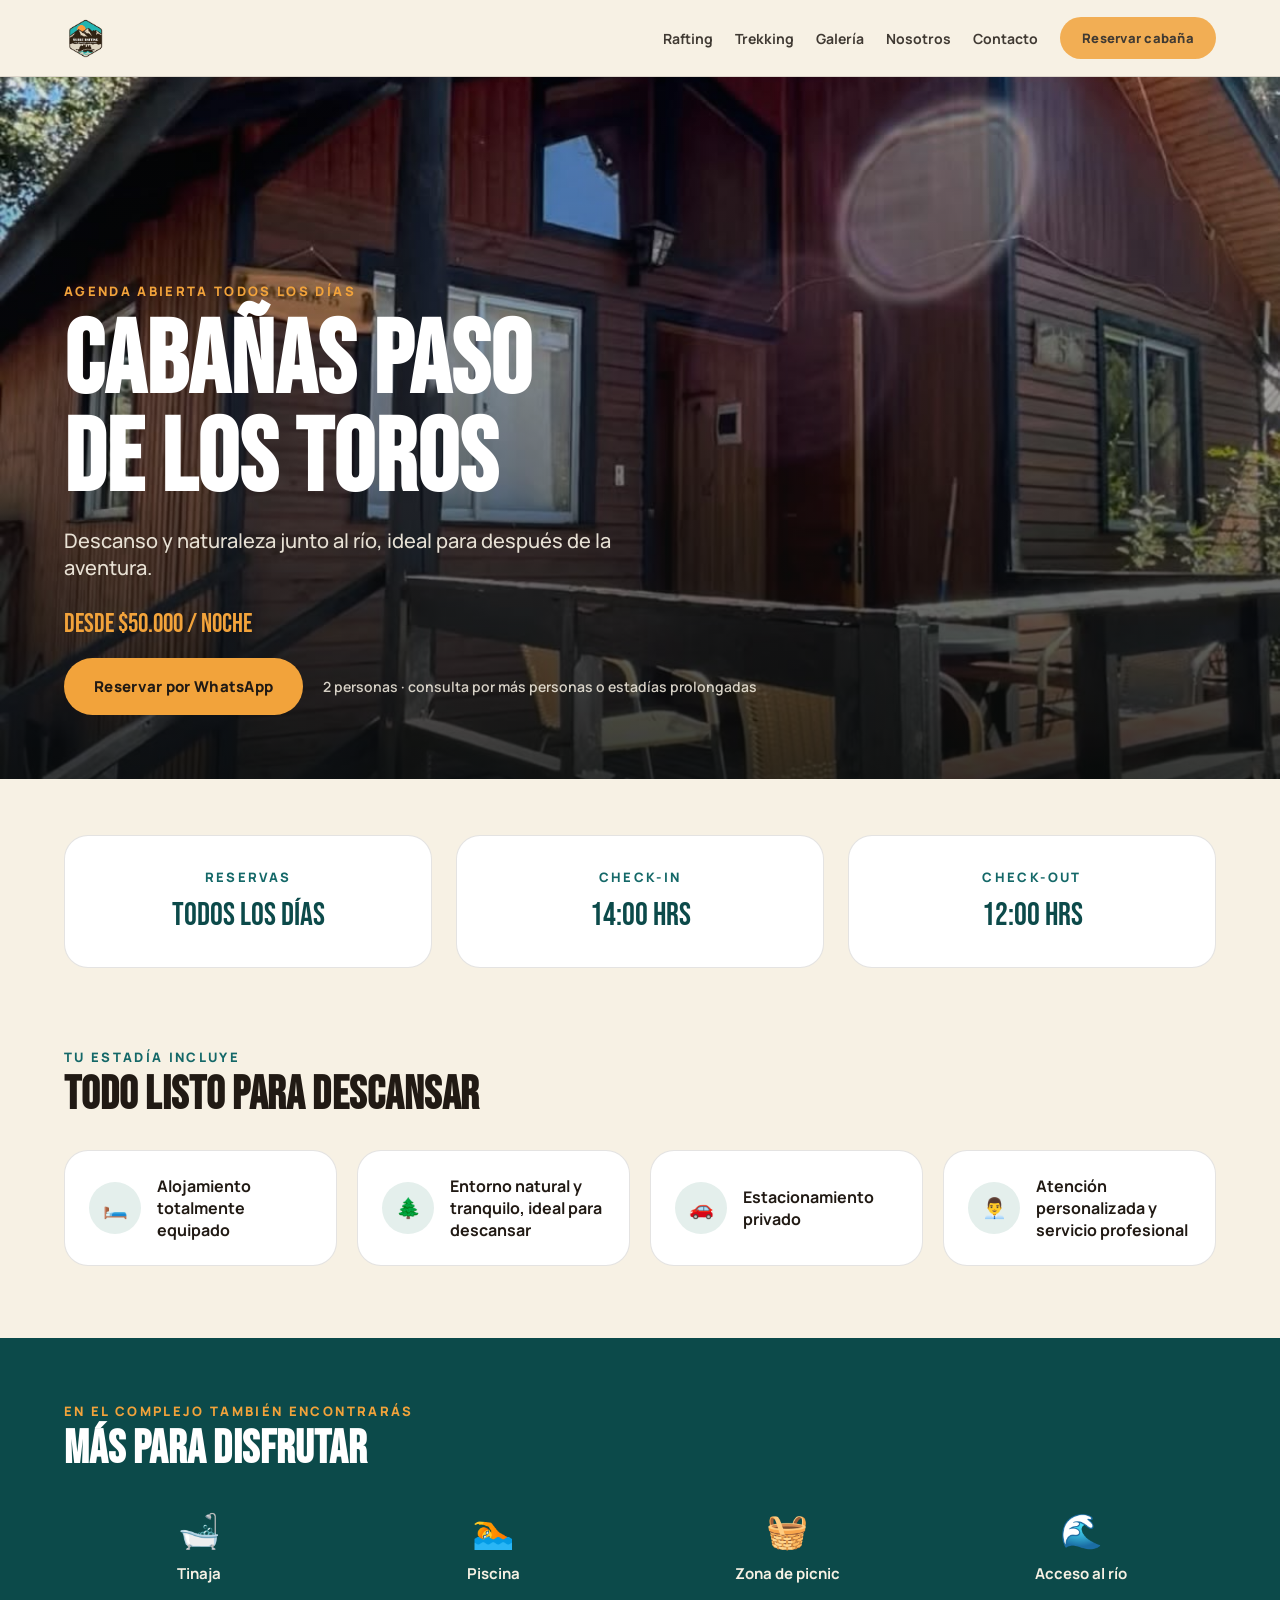
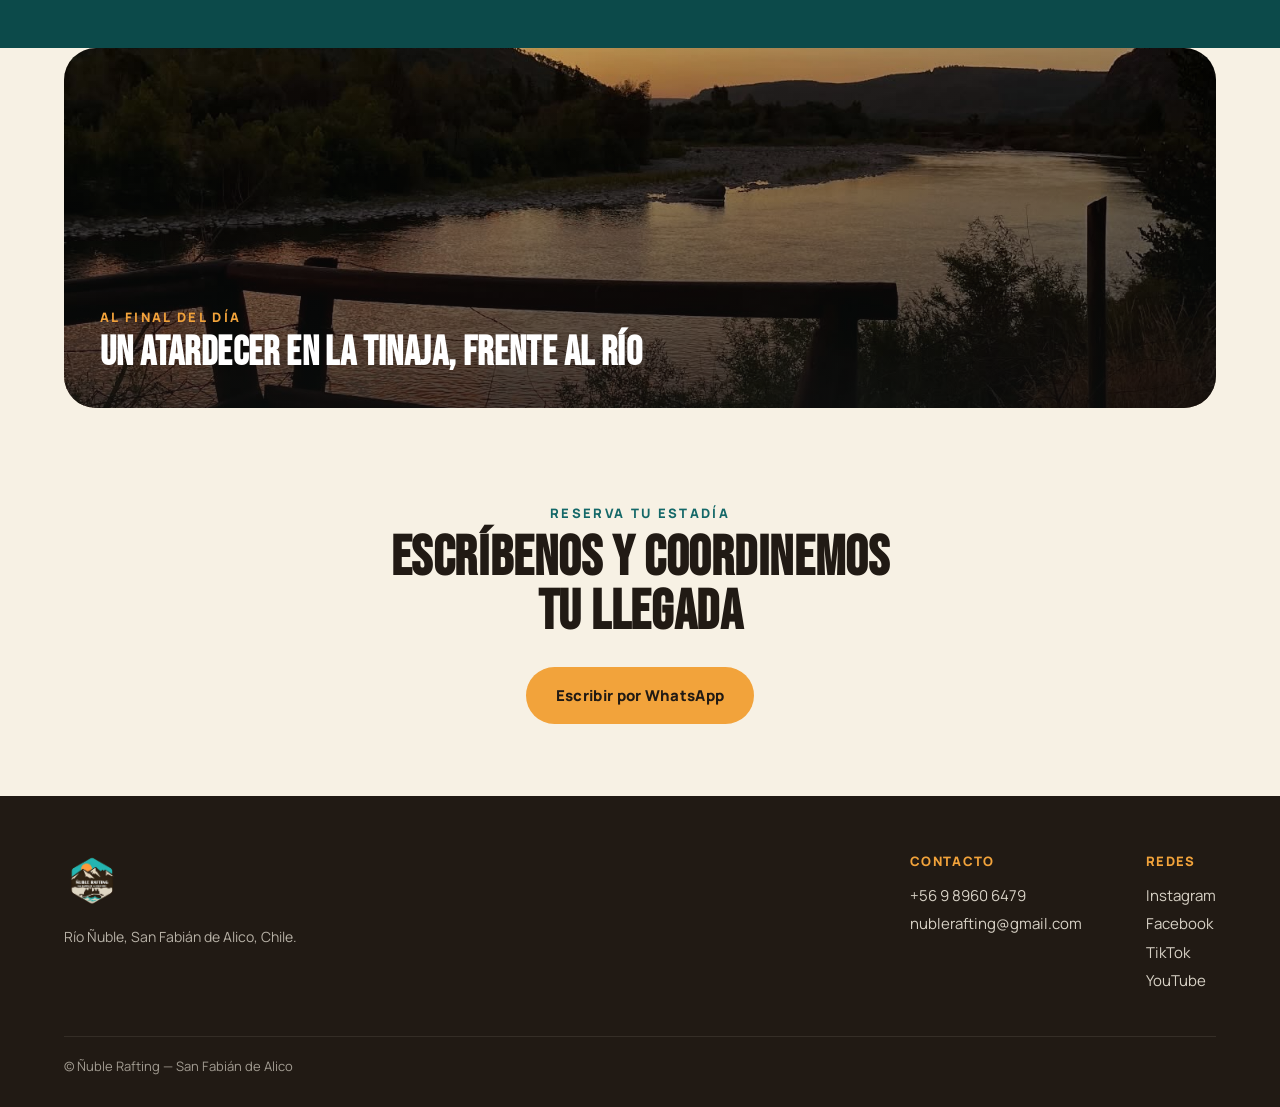
==== cabanas.html @ 8f51d37c "Initial commit: sitio Ñuble Rafting Co-Authored-By: Claude Sonnet 5 <noreply@anthropic.com>" ====
<!doctype html>
<html lang="es">
<head>
<meta charset="utf-8">
<meta name="viewport" content="width=device-width, initial-scale=1">
<title>Ñuble Rafting — Cabañas Paso de los Toros</title>
<link rel="stylesheet" href="https://fonts.googleapis.com/css2?family=Bebas+Neue&family=Manrope:wght@400;500;600;700;800&display=swap">
<link rel="stylesheet" href="assets/styles.css">
</head>
<body>

<div class="nav">
  <img src="assets/logo.png" alt="Ñuble Rafting" style="height:44px;width:auto;object-fit:contain;">
  <button class="nav-toggle" aria-label="Abrir menú" aria-expanded="false"><span></span><span></span><span></span></button>
  <div class="nav-links">
    <a href="index.html">Rafting</a>
    <a href="trekking.html">Trekking</a>
    <a href="galeria.html">Galería</a>
    <a href="nosotros.html">Nosotros</a>
    <a href="contacto.html">Contacto</a>
    <a href="https://wa.me/56983570617" class="btn btn-sun" style="padding:10px 20px;font-size:13px;">Reservar cabaña</a>
  </div>
</div>

<!-- HERO -->
<div style="position:relative;width:100%;min-height:78vh;display:flex;align-items:flex-end;overflow:hidden;">
  <img src="assets/cabana-5.png" alt="Cabaña 5, Paso de los Toros" style="position:absolute;inset:0;width:100%;height:100%;object-fit:cover;">
  <div style="position:absolute;inset:0;background:linear-gradient(180deg, rgba(15,20,18,0.1) 0%, rgba(12,16,15,0.5) 60%, rgba(10,13,12,0.82) 100%);"></div>
  <div style="position:relative;width:100%;padding:0 5vw 64px;color:var(--cream);">
    <div class="eyebrow on-dark" style="margin-bottom:14px;">Agenda abierta todos los días</div>
    <h1 style="font-size:clamp(48px,8vw,110px);margin:0 0 18px;color:#fff;">CABAÑAS PASO<br>DE LOS TOROS</h1>
    <p style="font-size:clamp(16px,2vw,20px);max-width:560px;margin:0 0 28px;font-weight:500;opacity:0.92;">Descanso y naturaleza junto al río, ideal para después de la aventura.</p>
    <div style="font-family:'Bebas Neue',sans-serif;font-size:26px;color:var(--sun);margin-bottom:18px;">Desde $50.000 / noche</div>
    <div style="display:flex;align-items:center;gap:20px;flex-wrap:wrap;">
      <a href="https://wa.me/56983570617" class="btn btn-sun">Reservar por WhatsApp</a>
      <div style="font-size:14px;font-weight:600;opacity:0.85;">2 personas · consulta por más personas o estadías prolongadas</div>
    </div>
  </div>
</div>

<!-- CHECKIN INFO -->
<div style="padding:56px 5vw;display:grid;grid-template-columns:repeat(3, minmax(0,1fr));gap:24px;">
  <div class="card" style="text-align:center;"><div class="eyebrow" style="margin-bottom:10px;">Reservas</div><div style="font-family:'Bebas Neue',sans-serif;font-size:32px;color:var(--teal-dark);">Todos los días</div></div>
  <div class="card" style="text-align:center;"><div class="eyebrow" style="margin-bottom:10px;">Check-in</div><div style="font-family:'Bebas Neue',sans-serif;font-size:32px;color:var(--teal-dark);">14:00 hrs</div></div>
  <div class="card" style="text-align:center;"><div class="eyebrow" style="margin-bottom:10px;">Check-out</div><div style="font-family:'Bebas Neue',sans-serif;font-size:32px;color:var(--teal-dark);">12:00 hrs</div></div>
</div>

<!-- INCLUYE -->
<div style="padding:24px 5vw 72px;">
  <div class="eyebrow">Tu estadía incluye</div>
  <h2 style="font-size:clamp(30px,3.6vw,46px);margin:8px 0 32px;">Todo listo para descansar</h2>
  <div style="display:grid;grid-template-columns:repeat(auto-fit, minmax(240px,1fr));gap:20px;">
    <div class="card" style="display:flex;align-items:center;gap:16px;padding:24px;min-width:0;"><div class="icon-circle"><span style="font-size:20px;">🛏️</span></div><div style="font-weight:700;font-size:16px;">Alojamiento totalmente equipado</div></div>
    <div class="card" style="display:flex;align-items:center;gap:16px;padding:24px;min-width:0;"><div class="icon-circle"><span style="font-size:20px;">🌲</span></div><div style="font-weight:700;font-size:16px;">Entorno natural y tranquilo, ideal para descansar</div></div>
    <div class="card" style="display:flex;align-items:center;gap:16px;padding:24px;min-width:0;"><div class="icon-circle"><span style="font-size:20px;">🚗</span></div><div style="font-weight:700;font-size:16px;">Estacionamiento privado</div></div>
    <div class="card" style="display:flex;align-items:center;gap:16px;padding:24px;min-width:0;"><div class="icon-circle"><span style="font-size:20px;">👨‍💼</span></div><div style="font-weight:700;font-size:16px;">Atención personalizada y servicio profesional</div></div>
  </div>
</div>

<!-- AMENITIES -->
<div style="background:var(--teal-dark);color:var(--cream);padding:64px 5vw;">
  <div class="eyebrow on-dark">En el complejo también encontrarás</div>
  <h2 style="font-size:clamp(30px,3.6vw,46px);margin:8px 0 36px;color:#fff;">Más para disfrutar</h2>
  <div style="display:grid;grid-template-columns:repeat(4, minmax(0,1fr));gap:24px;">
    <div style="text-align:center;"><div style="font-size:34px;margin-bottom:10px;">🛁</div><div style="font-weight:700;font-size:15px;">Tinaja</div></div>
    <div style="text-align:center;"><div style="font-size:34px;margin-bottom:10px;">🏊</div><div style="font-weight:700;font-size:15px;">Piscina</div></div>
    <div style="text-align:center;"><div style="font-size:34px;margin-bottom:10px;">🧺</div><div style="font-weight:700;font-size:15px;">Zona de picnic</div></div>
    <div style="text-align:center;"><div style="font-size:34px;margin-bottom:10px;">🌊</div><div style="font-weight:700;font-size:15px;">Acceso al río</div></div>
  </div>
</div>

<!-- TINAJA -->
<div style="margin:0 5vw 24px;border-radius:32px;overflow:hidden;position:relative;min-height:360px;display:flex;align-items:flex-end;">
  <img src="assets/tinaja-atardecer.png" alt="Atardecer desde la tinaja junto al río" style="position:absolute;inset:0;width:100%;height:100%;object-fit:cover;">
  <div style="position:absolute;inset:0;background:linear-gradient(180deg, rgba(15,20,18,0.05) 0%, rgba(12,16,15,0.65) 100%);"></div>
  <div style="position:relative;padding:36px;color:#fff;">
    <div class="eyebrow on-dark">Al final del día</div>
    <h2 style="font-size:clamp(26px,3.2vw,40px);margin:8px 0 0;color:#fff;">Un atardecer en la tinaja, frente al río</h2>
  </div>
</div>

<!-- CTA -->
<div style="padding:72px 5vw;text-align:center;">
  <div class="eyebrow" style="display:block;">Reserva tu estadía</div>
  <h2 style="font-size:clamp(32px,4.4vw,56px);margin:10px 0 28px;">Escríbenos y coordinemos<br>tu llegada</h2>
  <a href="https://wa.me/56983570617" class="btn btn-sun">Escribir por WhatsApp</a>
</div>

<div class="footer">
  <div class="footer-top">
    <div>
      <img src="assets/logo.png" alt="Ñuble Rafting" style="height:56px;width:auto;object-fit:contain;margin-bottom:14px;">
      <div style="font-size:14px;opacity:0.7;max-width:260px;">Río Ñuble, San Fabián de Alico, Chile.</div>
    </div>
    <div style="display:flex;gap:64px;flex-wrap:wrap;">
      <div>
        <div class="footer-col-title">Contacto</div>
        <div class="footer-list"><div>+56 9 8960 6479</div><div>nublerafting@gmail.com</div></div>
      </div>
      <div>
        <div class="footer-col-title">Redes</div>
        <div class="footer-list">
          <div><a href="https://www.instagram.com/nuble_rafting/">Instagram</a></div>
          <div><a href="https://www.facebook.com/p/%C3%91uble-Rafting-100071367050148/">Facebook</a></div>
          <div><a href="https://www.tiktok.com/@nuble.rafting">TikTok</a></div>
          <div><a href="https://www.youtube.com/@nublerafting7765">YouTube</a></div>
        </div>
      </div>
    </div>
  </div>
  <div class="footer-bottom">© Ñuble Rafting — San Fabián de Alico</div>
</div>

<script src="assets/site.js"></script>
</body>
</html>
---- assets/styles.css ----
:root{
  --teal:#146868; --teal-dark:#0c4a4a; --teal-pale:#e4efec;
  --ink:#211a14; --cream:#f7f1e4; --sun:#f2a33b; --sun-dark:#d98a1f;
  --line: rgba(33,26,20,0.12);
  --nav-h: 76px;
}
[id]{scroll-margin-top: calc(var(--nav-h) + 16px);}
*{box-sizing:border-box;}
body{margin:0;background:var(--cream);font-family:'Manrope',sans-serif;color:var(--ink);}
h1,h2,h3{font-family:'Bebas Neue',sans-serif;letter-spacing:0.01em;line-height:0.95;margin:0;}
a{color:inherit;text-decoration:none;}
img,video{max-width:100%;}
.btn{display:inline-flex;align-items:center;gap:10px;padding:16px 28px;border-radius:999px;font-weight:800;font-size:15px;letter-spacing:0.02em;border:2px solid transparent;cursor:pointer;}
.btn-sun{background:var(--sun);color:var(--ink);}
.btn-sun:hover{background:var(--sun-dark);}
.btn-outline{background:transparent;color:var(--cream);border-color:var(--cream);}
.btn-outline:hover{background:rgba(247,241,228,0.12);}
.eyebrow{font-size:13px;font-weight:800;letter-spacing:0.18em;text-transform:uppercase;color:var(--teal);}
.eyebrow.on-dark{color:var(--sun);}
.card{background:#fff;border-radius:24px;padding:32px;border:1px solid var(--line);}
.nav{position:sticky;top:0;z-index:40;display:flex;align-items:center;justify-content:space-between;padding:16px 5vw;background:rgba(247,241,228,0.92);backdrop-filter:blur(6px);border-bottom:1px solid var(--line);flex-wrap:wrap;row-gap:14px;}
.nav-links{display:flex;align-items:center;gap:22px;font-weight:700;font-size:14px;flex-wrap:wrap;}
.nav-links a{opacity:0.85;}
.nav-toggle{display:none;flex-direction:column;justify-content:center;align-items:center;gap:5px;width:38px;height:38px;background:transparent;border:none;padding:0;cursor:pointer;flex:none;}
.nav-toggle span{display:block;width:22px;height:2.5px;background:var(--ink);border-radius:2px;transition:transform 0.2s ease, opacity 0.2s ease;}
.nav-toggle.open span:nth-child(1){transform:translateY(7.5px) rotate(45deg);}
.nav-toggle.open span:nth-child(2){opacity:0;}
.nav-toggle.open span:nth-child(3){transform:translateY(-7.5px) rotate(-45deg);}
@media (max-width:760px){
  .nav-toggle{display:flex;}
  .nav-links{display:none;width:100%;flex-direction:column;align-items:stretch;gap:4px;font-size:15px;}
  .nav-links.open{display:flex;}
  .nav-links a{padding:12px 4px;text-align:center;border-radius:10px;}
  .nav-links a.btn{justify-content:center;margin-top:8px;}
}
.footer{background:var(--ink);color:var(--cream);padding:56px 5vw 32px;}
.footer-top{display:flex;justify-content:space-between;flex-wrap:wrap;gap:32px;margin-bottom:40px;}
.footer-col-title{font-weight:800;font-size:13px;letter-spacing:0.1em;text-transform:uppercase;color:var(--sun);margin-bottom:12px;}
.footer-list{font-size:15px;opacity:0.85;line-height:1.9;}
.footer-bottom{border-top:1px solid rgba(247,241,228,0.15);padding-top:20px;font-size:13px;opacity:0.6;}
@keyframes marquee{0%{transform:translateX(0);}100%{transform:translateX(-50%);}}
.marquee-track{display:flex;width:max-content;animation:marquee 32s linear infinite;}
.icon-circle{width:52px;height:52px;border-radius:999px;background:var(--teal-pale);display:flex;align-items:center;justify-content:center;flex:none;}
.tile{position:relative;border-radius:20px;overflow:hidden;background:#fff;}
.tile img,.tile video{position:absolute;inset:0;width:100%;height:100%;object-fit:cover;}
.tag{position:absolute;left:14px;bottom:14px;background:rgba(20,16,12,0.65);color:#fff;font-weight:800;font-size:12px;letter-spacing:0.06em;text-transform:uppercase;padding:6px 12px;border-radius:999px;}
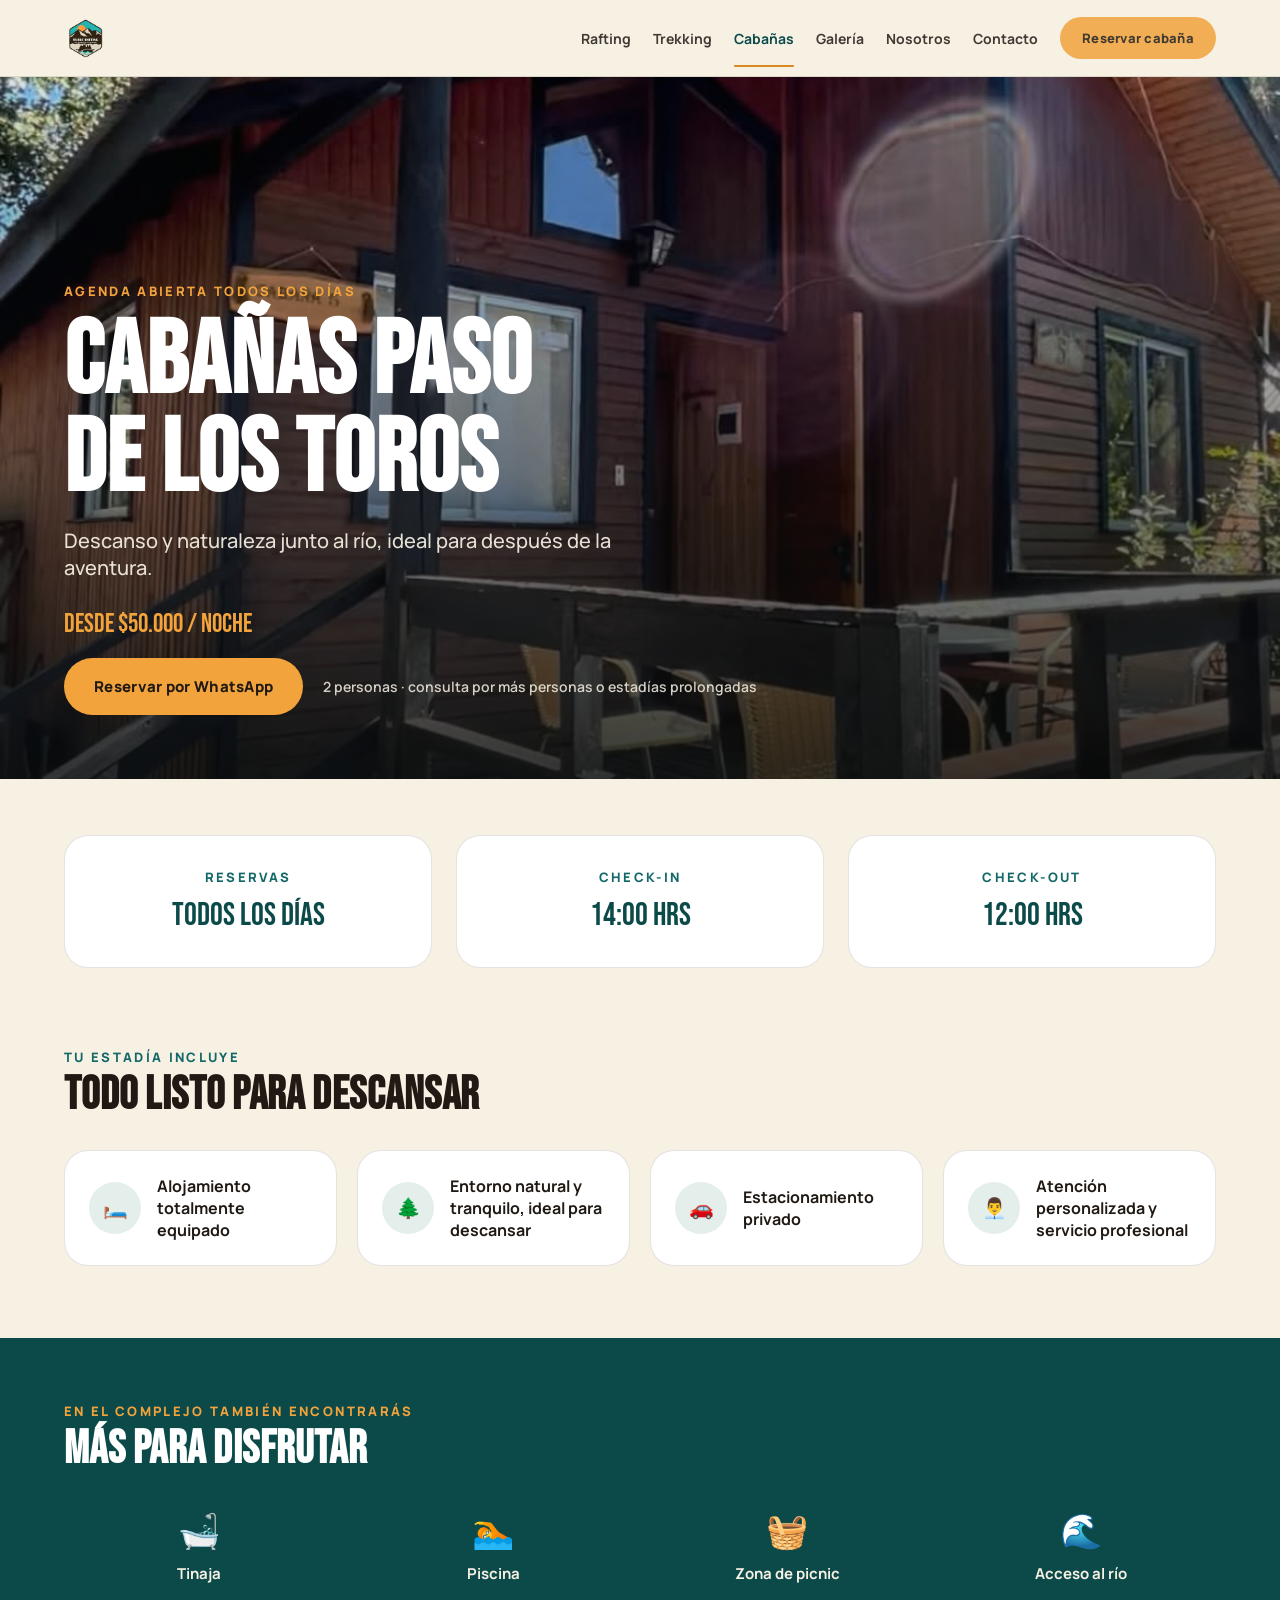
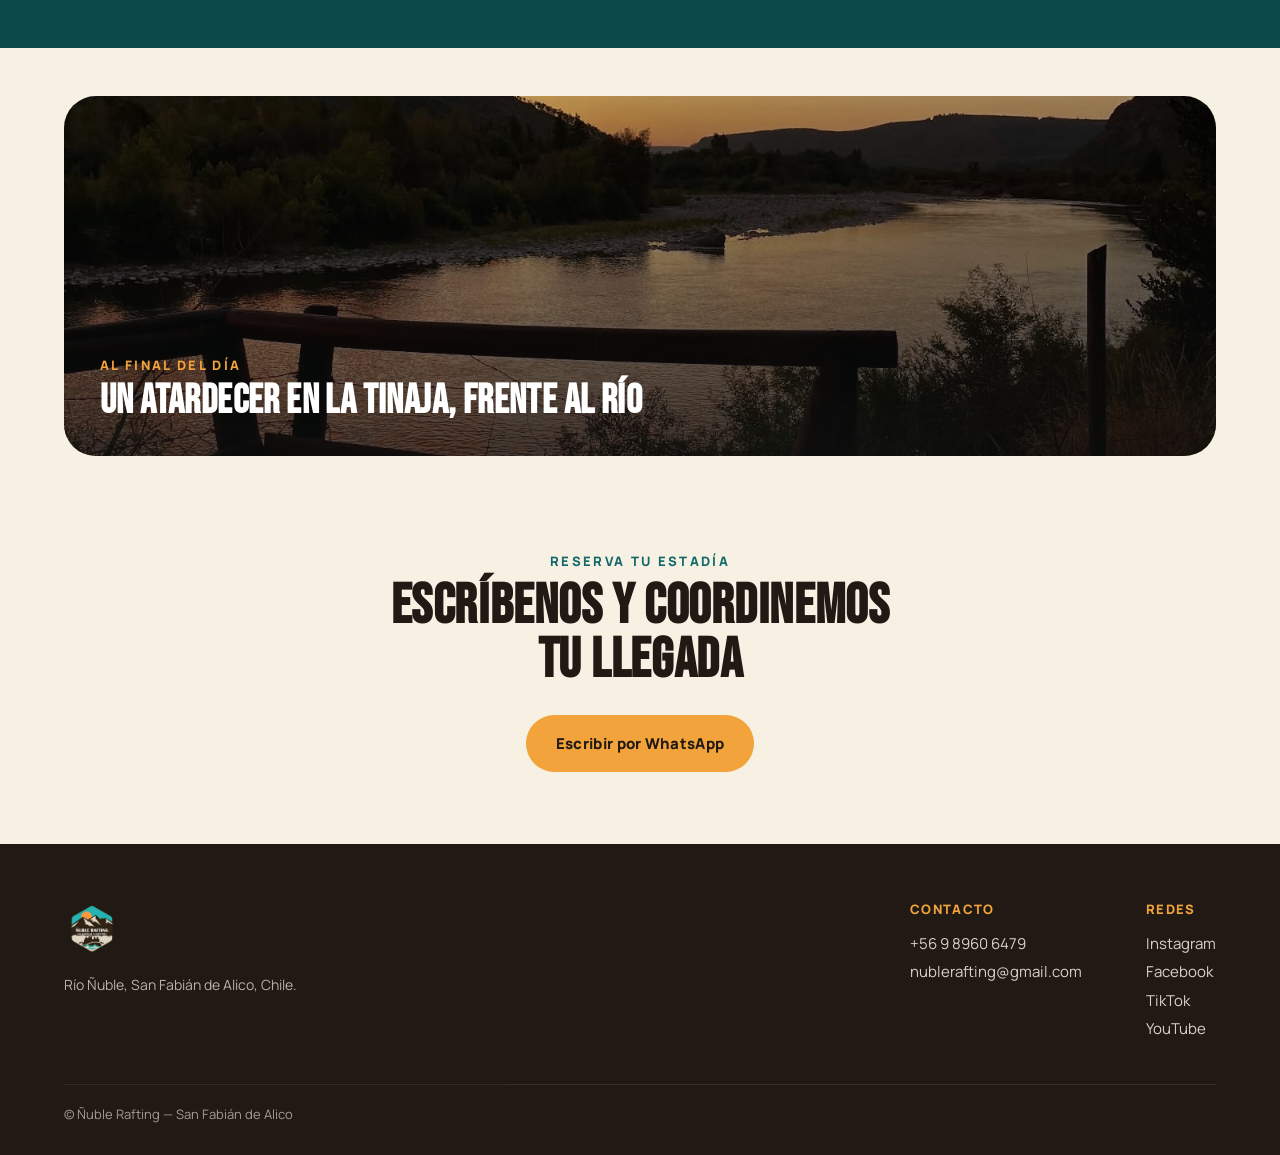
==== commit 6a9a52c4: "Corrige nav mobile, links de contacto, scroll a anclas y grillas responsivas - Menu hamburguesa en m" ====
--- a/cabanas.html
+++ b/cabanas.html
@@ -13,11 +13,12 @@
   <img src="assets/logo.png" alt="Ñuble Rafting" style="height:44px;width:auto;object-fit:contain;">
   <button class="nav-toggle" aria-label="Abrir menú" aria-expanded="false"><span></span><span></span><span></span></button>
   <div class="nav-links">
-    <a href="index.html">Rafting</a>
-    <a href="trekking.html">Trekking</a>
-    <a href="galeria.html">Galería</a>
-    <a href="nosotros.html">Nosotros</a>
-    <a href="contacto.html">Contacto</a>
+    <a href="index.html" class="nav-link">Rafting</a>
+    <a href="trekking.html" class="nav-link">Trekking</a>
+    <a href="cabanas.html" class="nav-link">Cabañas</a>
+    <a href="galeria.html" class="nav-link">Galería</a>
+    <a href="nosotros.html" class="nav-link">Nosotros</a>
+    <a href="contacto.html" class="nav-link">Contacto</a>
     <a href="https://wa.me/56983570617" class="btn btn-sun" style="padding:10px 20px;font-size:13px;">Reservar cabaña</a>
   </div>
 </div>
@@ -70,7 +71,7 @@
 </div>
 
 <!-- TINAJA -->
-<div style="margin:0 5vw 24px;border-radius:32px;overflow:hidden;position:relative;min-height:360px;display:flex;align-items:flex-end;">
+<div style="margin:48px 5vw 24px;border-radius:32px;overflow:hidden;position:relative;min-height:360px;display:flex;align-items:flex-end;">
   <img src="assets/tinaja-atardecer.png" alt="Atardecer desde la tinaja junto al río" style="position:absolute;inset:0;width:100%;height:100%;object-fit:cover;">
   <div style="position:absolute;inset:0;background:linear-gradient(180deg, rgba(15,20,18,0.05) 0%, rgba(12,16,15,0.65) 100%);"></div>
   <div style="position:relative;padding:36px;color:#fff;">
@@ -95,7 +96,7 @@
     <div style="display:flex;gap:64px;flex-wrap:wrap;">
       <div>
         <div class="footer-col-title">Contacto</div>
-        <div class="footer-list"><div>+56 9 8960 6479</div><div>nublerafting@gmail.com</div></div>
+        <div class="footer-list"><div><a href="tel:+56989606479">+56 9 8960 6479</a></div><div><a href="mailto:nublerafting@gmail.com">nublerafting@gmail.com</a></div></div>
       </div>
       <div>
         <div class="footer-col-title">Redes</div>
--- a/assets/styles.css
+++ b/assets/styles.css
@@ -19,19 +19,23 @@
 .eyebrow.on-dark{color:var(--sun);}
 .card{background:#fff;border-radius:24px;padding:32px;border:1px solid var(--line);}
 .nav{position:sticky;top:0;z-index:40;display:flex;align-items:center;justify-content:space-between;padding:16px 5vw;background:rgba(247,241,228,0.92);backdrop-filter:blur(6px);border-bottom:1px solid var(--line);flex-wrap:wrap;row-gap:14px;}
-.nav-links{display:flex;align-items:center;gap:22px;font-weight:700;font-size:14px;flex-wrap:wrap;}
+.nav-links{display:flex;align-items:center;gap:22px;font-weight:700;font-size:14px;flex-wrap:wrap;position:relative;}
 .nav-links a{opacity:0.85;}
+.nav-links a.active{opacity:1;color:var(--teal-dark);}
 .nav-toggle{display:none;flex-direction:column;justify-content:center;align-items:center;gap:5px;width:38px;height:38px;background:transparent;border:none;padding:0;cursor:pointer;flex:none;}
 .nav-toggle span{display:block;width:22px;height:2.5px;background:var(--ink);border-radius:2px;transition:transform 0.2s ease, opacity 0.2s ease;}
 .nav-toggle.open span:nth-child(1){transform:translateY(7.5px) rotate(45deg);}
 .nav-toggle.open span:nth-child(2){opacity:0;}
 .nav-toggle.open span:nth-child(3){transform:translateY(-7.5px) rotate(-45deg);}
+.nav-indicator{position:absolute;left:0;bottom:-8px;width:0;height:2.5px;background:var(--sun-dark);border-radius:999px;opacity:0;pointer-events:none;transition:left 0.3s cubic-bezier(0.4,0,0.2,1), width 0.3s cubic-bezier(0.4,0,0.2,1), opacity 0.2s ease;}
 @media (max-width:760px){
   .nav-toggle{display:flex;}
   .nav-links{display:none;width:100%;flex-direction:column;align-items:stretch;gap:4px;font-size:15px;}
   .nav-links.open{display:flex;}
   .nav-links a{padding:12px 4px;text-align:center;border-radius:10px;}
+  .nav-links a.active{background:var(--teal-pale);}
   .nav-links a.btn{justify-content:center;margin-top:8px;}
+  .nav-indicator{display:none;}
 }
 .footer{background:var(--ink);color:var(--cream);padding:56px 5vw 32px;}
 .footer-top{display:flex;justify-content:space-between;flex-wrap:wrap;gap:32px;margin-bottom:40px;}
